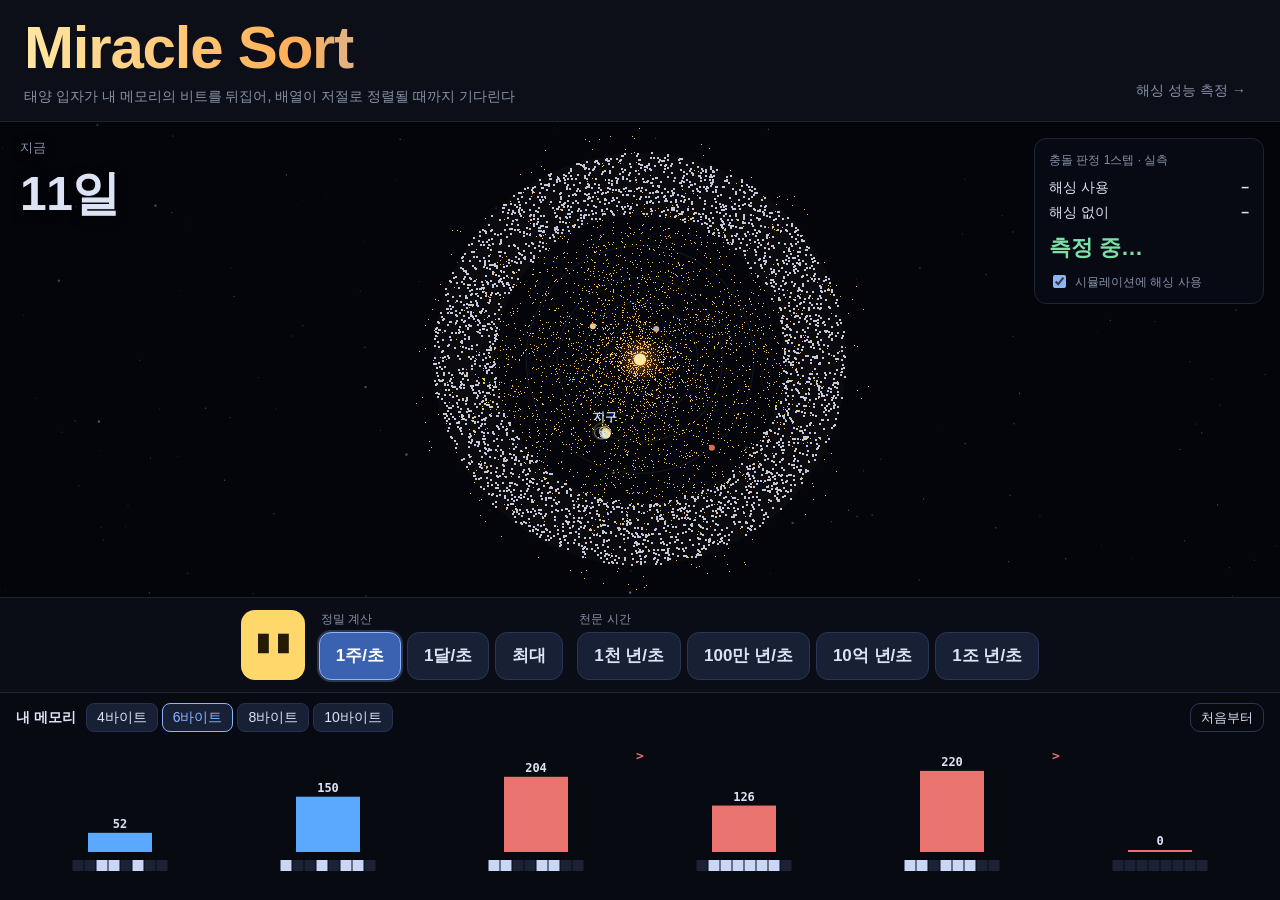
==== index.html @ e091e530 "Miracle Sort: 태양 입자가 메모리를 정렬해 주길 기다리는 시뮬레이션 - 태양풍 입자, 행성, 소행성대 시뮬레이션과 메모리 비트 플립(현실 소프트 에러율 보정) - 정밀 " ====
<!doctype html>
<html lang="ko">
<head>
  <meta charset="utf-8">
  <meta name="viewport" content="width=device-width, initial-scale=1">
  <title>Miracle Sort</title>
  <meta name="description" content="태양 입자가 메모리의 비트를 뒤집어 배열이 저절로 정렬되기를 기다리는 미라클 소트 시뮬레이션">
  <link rel="stylesheet" href="css/style.css">
  <link rel="icon" href="data:image/svg+xml,<svg xmlns='http://www.w3.org/2000/svg' viewBox='0 0 32 32'><circle cx='11' cy='16' r='7' fill='%23ffd76a'/><circle cx='26' cy='16' r='3.5' fill='%235aa9ff'/></svg>">
</head>
<body>
  <header class="topbar">
    <div>
      <h1 class="title">Miracle Sort</h1>
      <p class="tagline">태양 입자가 내 메모리의 비트를 뒤집어, 배열이 저절로 정렬될 때까지 기다린다</p>
    </div>
    <a class="navlink" href="bench.html">해싱 성능 측정 →</a>
  </header>

  <main class="stage">
    <section class="sky-wrap">
      <canvas id="sky" aria-label="태양계"></canvas>

      <div class="clock" aria-live="polite">
        <div class="clock-label">지금</div>
        <div class="clock-value" id="clock">0일</div>
      </div>

      <aside class="hash-card">
        <div class="hc-title">충돌 판정 1스텝 · 실측</div>
        <div class="hc-row"><span>해싱 사용</span><b id="tHash">–</b></div>
        <div class="hc-row"><span>해싱 없이</span><b id="tBrute">–</b></div>
        <div class="hc-x" id="tX">측정 중…</div>
        <label class="hc-switch"><input type="checkbox" id="useHash" checked> 시뮬레이션에 해싱 사용</label>
      </aside>

      <div class="miracle" id="miracle" hidden>
        <div class="miracle-title">기적!</div>
        <div class="miracle-sub" id="miracleSub"></div>
        <div class="miracle-btns">
          <button type="button" id="mContinue">계속 기다리기</button>
          <button type="button" id="mRestart" class="ghost">처음부터</button>
        </div>
      </div>
    </section>

    <div class="speed-strip">
      <div class="speedbar" role="toolbar" aria-label="배속">
        <button type="button" class="play" id="play" aria-label="일시정지">❚❚</button>
        <div class="speed-group">
          <span class="group-label">정밀 계산</span>
          <div class="group-btns" id="preciseBtns"></div>
        </div>
        <div class="speed-group">
          <span class="group-label">천문 시간</span>
          <div class="group-btns" id="astroBtns"></div>
        </div>
      </div>
    </div>

    <section class="memory">
      <div class="mem-head">
        <span class="mem-title">내 메모리</span>
        <div class="chips" id="nChips"></div>
        <button type="button" class="ghost small" id="restart">처음부터</button>
      </div>
      <canvas id="mem" aria-label="메모리 배열"></canvas>
    </section>
  </main>

  <script type="module" src="js/main.js"></script>
</body>
</html>
---- css/style.css ----
:root {
  --bg: #05060b;
  --panel: #0c0f18;
  --line: #1e2436;
  --text: #dbe3f4;
  --dim: #8590a8;
  --accent: #8ab4ff;
  --gold: #ffd76a;
  color-scheme: dark;
}

* { box-sizing: border-box; }
html, body { margin: 0; min-height: 100%; }
body {
  background: var(--bg);
  color: var(--text);
  font: 14px/1.5 -apple-system, BlinkMacSystemFont, "Apple SD Gothic Neo", "Pretendard", "Noto Sans KR", "Segoe UI", sans-serif;
  display: flex;
  flex-direction: column;
  min-height: 100vh;
}
button { font: inherit; color: inherit; }

/* ── 제목 ── */
.topbar {
  display: flex; align-items: flex-end; justify-content: space-between; gap: 16px; flex-wrap: wrap;
  padding: 18px 24px 14px; border-bottom: 1px solid var(--line); background: var(--panel);
}
.title {
  margin: 0; font-size: clamp(36px, 6vw, 60px); line-height: 1; font-weight: 800; letter-spacing: -0.02em;
  background: linear-gradient(90deg, #ffe7a3, #ffb057 55%, #8ab4ff);
  -webkit-background-clip: text; background-clip: text; color: transparent;
}
.tagline { margin: 8px 0 0; color: var(--dim); font-size: 14px; }
.navlink { color: var(--dim); text-decoration: none; padding: 6px 10px; border-radius: 8px; }
.navlink:hover { color: var(--text); background: #161b2b; }

/* ── 화면 ── */
.stage { flex: 1; display: flex; flex-direction: column; min-height: 0; }
.sky-wrap { position: relative; flex: 1; min-height: 420px; }
#sky { position: absolute; inset: 0; width: 100%; height: 100%; display: block; cursor: grab; touch-action: none; }
#sky.dragging { cursor: grabbing; }

/* 지금 몇 년 */
.clock { position: absolute; top: 16px; left: 20px; pointer-events: none; text-shadow: 0 2px 12px rgba(0,0,0,.8); }
.clock-label { font-size: 13px; color: var(--dim); }
.clock-value { font-size: clamp(28px, 4.5vw, 48px); font-weight: 750; font-variant-numeric: tabular-nums; letter-spacing: -0.01em; }

/* 해싱 실측 */
.hash-card {
  position: absolute; top: 16px; right: 16px; width: 230px; padding: 12px 14px; border-radius: 12px;
  background: rgba(10, 13, 22, .82); border: 1px solid var(--line); backdrop-filter: blur(6px);
  font-variant-numeric: tabular-nums;
}
.hc-title { font-size: 12px; color: var(--dim); margin-bottom: 6px; }
.hc-row { display: flex; justify-content: space-between; font-size: 14px; padding: 2px 0; }
.hc-row b { font-weight: 650; }
.hc-x { margin: 6px 0 8px; font-size: 22px; font-weight: 800; color: #7be0a8; }
.hc-switch { display: flex; align-items: center; gap: 6px; font-size: 12px; color: var(--dim); cursor: pointer; }
.hc-switch input { accent-color: var(--accent); }

/* 배속 */
.speed-strip { border-top: 1px solid var(--line); background: #0a0d16; padding: 12px 16px; }
.speedbar { display: flex; align-items: stretch; justify-content: center; gap: 14px; flex-wrap: wrap; }
.play {
  width: 64px; min-height: 64px; border-radius: 14px; border: 0; background: var(--gold); color: #241b00;
  font-size: 20px; font-weight: 800; cursor: pointer;
}
.speed-group { display: flex; flex-direction: column; gap: 4px; }
.group-label { font-size: 12px; color: var(--dim); padding-left: 2px; }
.group-btns { display: flex; gap: 6px; flex-wrap: wrap; }
.group-btns button {
  background: #182035; border: 1px solid #2a3557; border-radius: 12px; padding: 10px 16px;
  font-size: 17px; font-weight: 700; cursor: pointer; white-space: nowrap;
}
.group-btns button:hover { background: #22305a; }
.group-btns button.on { background: #3b62b0; border-color: #8ab4ff; color: #fff; box-shadow: 0 0 0 2px rgba(138,180,255,.25); }

/* 기적 */
.miracle {
  position: absolute; left: 50%; top: 45%; transform: translate(-50%, -50%);
  text-align: center; padding: 24px 32px; border-radius: 16px; max-width: calc(100% - 32px);
  background: rgba(20, 16, 4, .9); border: 1px solid rgba(255, 215, 106, .55);
  box-shadow: 0 0 80px rgba(255, 215, 106, .25); animation: pop .5s cubic-bezier(.2, 1.4, .4, 1);
}
.miracle[hidden] { display: none; }
.miracle-title { font-size: 40px; font-weight: 850; color: var(--gold); }
.miracle-sub { margin: 6px 0 16px; color: #f3e6bf; font-size: 16px; }
.miracle-btns { display: flex; gap: 8px; justify-content: center; }
.miracle-btns button { background: var(--gold); color: #241b00; border: 0; border-radius: 10px; padding: 8px 16px; font-weight: 700; cursor: pointer; }
@keyframes pop { from { transform: translate(-50%, -50%) scale(.6); opacity: 0; } }

button.ghost { background: transparent !important; color: var(--text) !important; border: 1px solid #2a3557 !important; border-radius: 10px; cursor: pointer; }
button.small { padding: 4px 10px; font-size: 13px; }

/* 메모리 */
.memory { border-top: 1px solid var(--line); background: #080a12; padding: 10px 16px 12px; }
.mem-head { display: flex; align-items: center; gap: 10px; flex-wrap: wrap; margin-bottom: 6px; }
.mem-title { font-weight: 650; }
.chips { display: flex; gap: 4px; }
.chips button { background: #182035; border: 1px solid #263150; border-radius: 8px; padding: 3px 10px; cursor: pointer; font-variant-numeric: tabular-nums; }
.chips button.on { border-color: var(--accent); color: var(--accent); }
#restart { margin-left: auto; }
#mem { width: 100%; height: 150px; display: block; }

@media (max-width: 760px) {
  .topbar { padding: 14px 16px 10px; }
  .hash-card { width: 180px; padding: 8px 10px; top: 10px; right: 10px; }
  .hc-row { font-size: 12px; }
  .hc-x { font-size: 17px; margin: 2px 0 4px; }
  .clock { left: 16px; top: 10px; }
  .sky-wrap { min-height: 380px; }
  .speed-strip { padding: 10px 16px; }
  .speedbar { gap: 8px; }
  .group-btns button { padding: 8px 10px; font-size: 14px; }
  .play { width: 52px; min-height: 52px; }
}
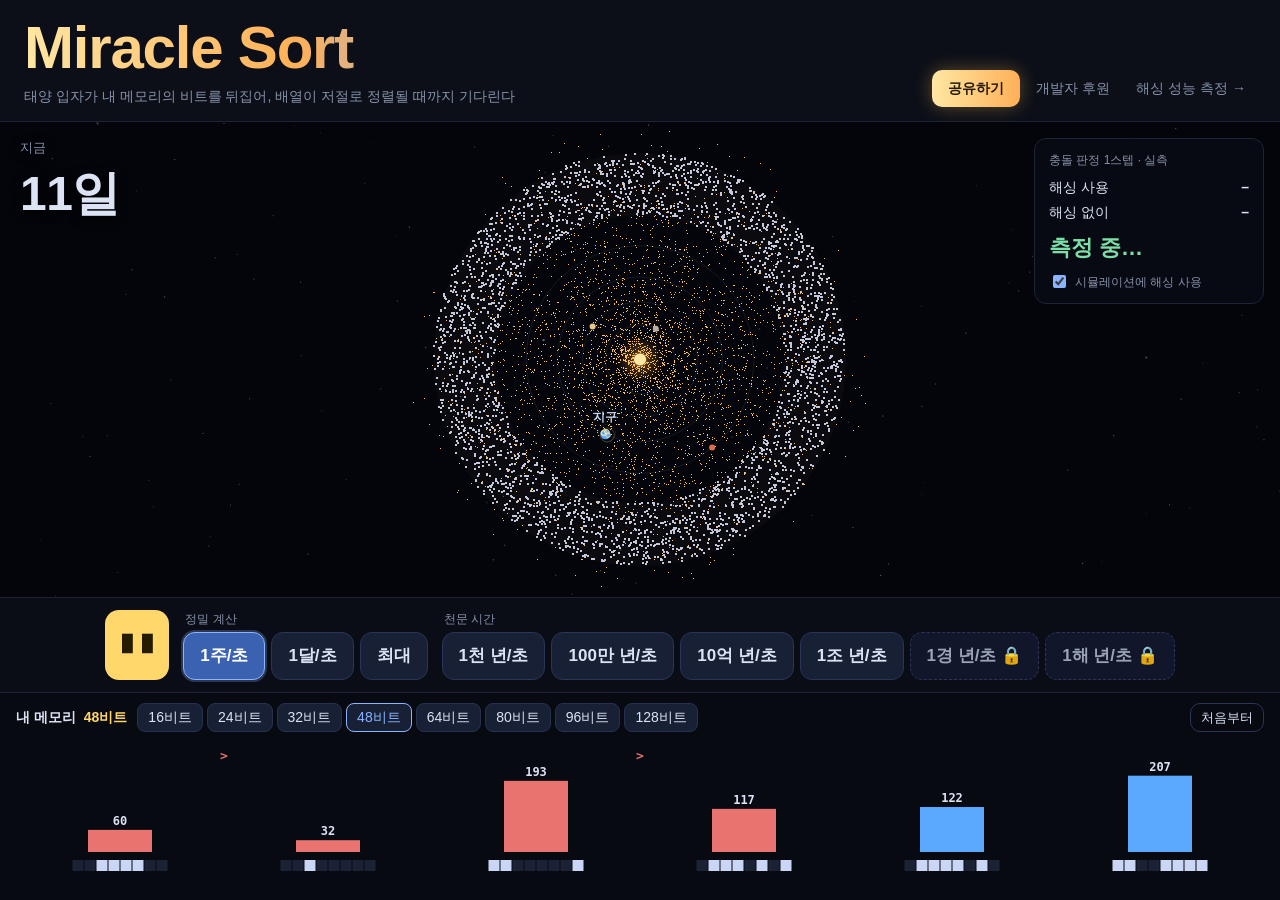
==== commit 33f8858d: "결과 카드 공유·이미지 저장, 비트 종류 확대, 개발자 후원 창 - 16~128비트 메모리 선택, 공유 링크 ?bits= 지원 - 결과 카드(1080×1350 PNG): 비트 수에" ====
--- a/index.html
+++ b/index.html
@@ -14,7 +14,11 @@
       <h1 class="title">Miracle Sort</h1>
       <p class="tagline">태양 입자가 내 메모리의 비트를 뒤집어, 배열이 저절로 정렬될 때까지 기다린다</p>
     </div>
-    <a class="navlink" href="bench.html">해싱 성능 측정 →</a>
+    <nav class="top-actions">
+      <button type="button" class="share-btn" id="shareBtn">공유하기</button>
+      <button type="button" class="navlink" id="donateBtn">개발자 후원</button>
+      <a class="navlink" href="bench.html">해싱 성능 측정 →</a>
+    </nav>
   </header>
 
   <main class="stage">
@@ -38,7 +42,8 @@
         <div class="miracle-title">기적!</div>
         <div class="miracle-sub" id="miracleSub"></div>
         <div class="miracle-btns">
-          <button type="button" id="mContinue">계속 기다리기</button>
+          <button type="button" id="mShare">결과 공유</button>
+          <button type="button" id="mContinue" class="ghost">계속 기다리기</button>
           <button type="button" id="mRestart" class="ghost">처음부터</button>
         </div>
       </div>
@@ -60,7 +65,7 @@
 
     <section class="memory">
       <div class="mem-head">
-        <span class="mem-title">내 메모리</span>
+        <span class="mem-title">내 메모리 <b id="memBits"></b></span>
         <div class="chips" id="nChips"></div>
         <button type="button" class="ghost small" id="restart">처음부터</button>
       </div>
@@ -68,6 +73,30 @@
     </section>
   </main>
 
+  <dialog id="shareDialog" class="modal">
+    <form method="dialog" class="modal-head">
+      <h2>결과 카드</h2>
+      <button value="close" aria-label="닫기">✕</button>
+    </form>
+    <canvas id="cardPreview" class="card-preview" aria-label="결과 카드 미리보기"></canvas>
+    <div class="modal-btns">
+      <button type="button" id="saveImg" class="primary">이미지 저장</button>
+      <button type="button" id="shareNow">공유하기</button>
+      <button type="button" id="copyLink">링크 복사</button>
+    </div>
+    <p class="modal-note" id="shareNote">비트 수가 클수록 등급이 올라가고 카드가 더 화려해진다.</p>
+  </dialog>
+
+  <dialog id="donateDialog" class="modal donate">
+    <form method="dialog" class="modal-head">
+      <h2>개발자 후원</h2>
+      <button value="close" aria-label="닫기">✕</button>
+    </form>
+    <p class="donate-sub" id="donateSub">더 빠른 배속은 후원으로 해금된다.</p>
+    <div class="donate-box">카카오톡 : 이규웅 으로 송금하세요</div>
+    <form method="dialog" class="modal-btns"><button class="primary">닫기</button></form>
+  </dialog>
+
   <script type="module" src="js/main.js"></script>
 </body>
 </html>
--- a/css/style.css
+++ b/css/style.css
@@ -32,7 +32,13 @@
   -webkit-background-clip: text; background-clip: text; color: transparent;
 }
 .tagline { margin: 8px 0 0; color: var(--dim); font-size: 14px; }
-.navlink { color: var(--dim); text-decoration: none; padding: 6px 10px; border-radius: 8px; }
+.top-actions { display: flex; align-items: center; gap: 6px; flex-wrap: wrap; }
+.navlink { color: var(--dim); text-decoration: none; padding: 6px 10px; border-radius: 8px; background: none; border: 0; cursor: pointer; font-size: 14px; }
+.share-btn {
+  background: linear-gradient(90deg, #ffe7a3, #ffb057); color: #241b00; border: 0; border-radius: 10px;
+  padding: 8px 16px; font-weight: 800; cursor: pointer; box-shadow: 0 0 18px rgba(255,190,90,.35);
+}
+.share-btn:hover { filter: brightness(1.08); }
 .navlink:hover { color: var(--text); background: #161b2b; }
 
 /* ── 화면 ── */
@@ -75,6 +81,8 @@
 }
 .group-btns button:hover { background: #22305a; }
 .group-btns button.on { background: #3b62b0; border-color: #8ab4ff; color: #fff; box-shadow: 0 0 0 2px rgba(138,180,255,.25); }
+.group-btns button.locked { color: #9aa3b8; border-style: dashed; background: #11162a; }
+.group-btns button.locked:hover { color: var(--gold); border-color: var(--gold); }
 
 /* 기적 */
 .miracle {
@@ -97,11 +105,32 @@
 .memory { border-top: 1px solid var(--line); background: #080a12; padding: 10px 16px 12px; }
 .mem-head { display: flex; align-items: center; gap: 10px; flex-wrap: wrap; margin-bottom: 6px; }
 .mem-title { font-weight: 650; }
+.mem-title b { color: var(--gold); margin-left: 4px; }
 .chips { display: flex; gap: 4px; }
 .chips button { background: #182035; border: 1px solid #263150; border-radius: 8px; padding: 3px 10px; cursor: pointer; font-variant-numeric: tabular-nums; }
 .chips button.on { border-color: var(--accent); color: var(--accent); }
 #restart { margin-left: auto; }
 #mem { width: 100%; height: 150px; display: block; }
+
+/* 공유·후원 창 */
+.modal {
+  background: #0c0f18; color: var(--text); border: 1px solid #2a3350; border-radius: 16px;
+  padding: 16px 18px 18px; width: min(440px, calc(100vw - 32px)); max-height: calc(100vh - 32px);
+}
+.modal::backdrop { background: rgba(0,0,0,.65); }
+.modal-head { display: flex; justify-content: space-between; align-items: center; margin: 0 0 10px; }
+.modal-head h2 { margin: 0; font-size: 18px; }
+.modal-head button { background: none; border: 0; color: var(--dim); font-size: 20px; cursor: pointer; }
+.card-preview { display: block; width: 100%; height: auto; aspect-ratio: 4 / 5; border-radius: 12px; background: #03040a; }
+.modal-btns { display: flex; gap: 8px; margin-top: 12px; flex-wrap: wrap; }
+.modal-btns button { flex: 1; min-width: 110px; background: #182035; border: 1px solid #2a3557; border-radius: 10px; padding: 10px 12px; font-weight: 700; cursor: pointer; }
+.modal-btns button.primary { background: linear-gradient(90deg, #ffe7a3, #ffb057); color: #241b00; border: 0; }
+.modal-note { margin: 10px 0 0; font-size: 12px; color: var(--dim); text-align: center; }
+.donate-sub { margin: 0 0 12px; color: var(--dim); }
+.donate-box {
+  text-align: center; font-size: 22px; font-weight: 800; padding: 22px 14px; border-radius: 12px;
+  background: #fee500; color: #191919; box-shadow: 0 0 30px rgba(254,229,0,.25);
+}
 
 @media (max-width: 760px) {
   .topbar { padding: 14px 16px 10px; }
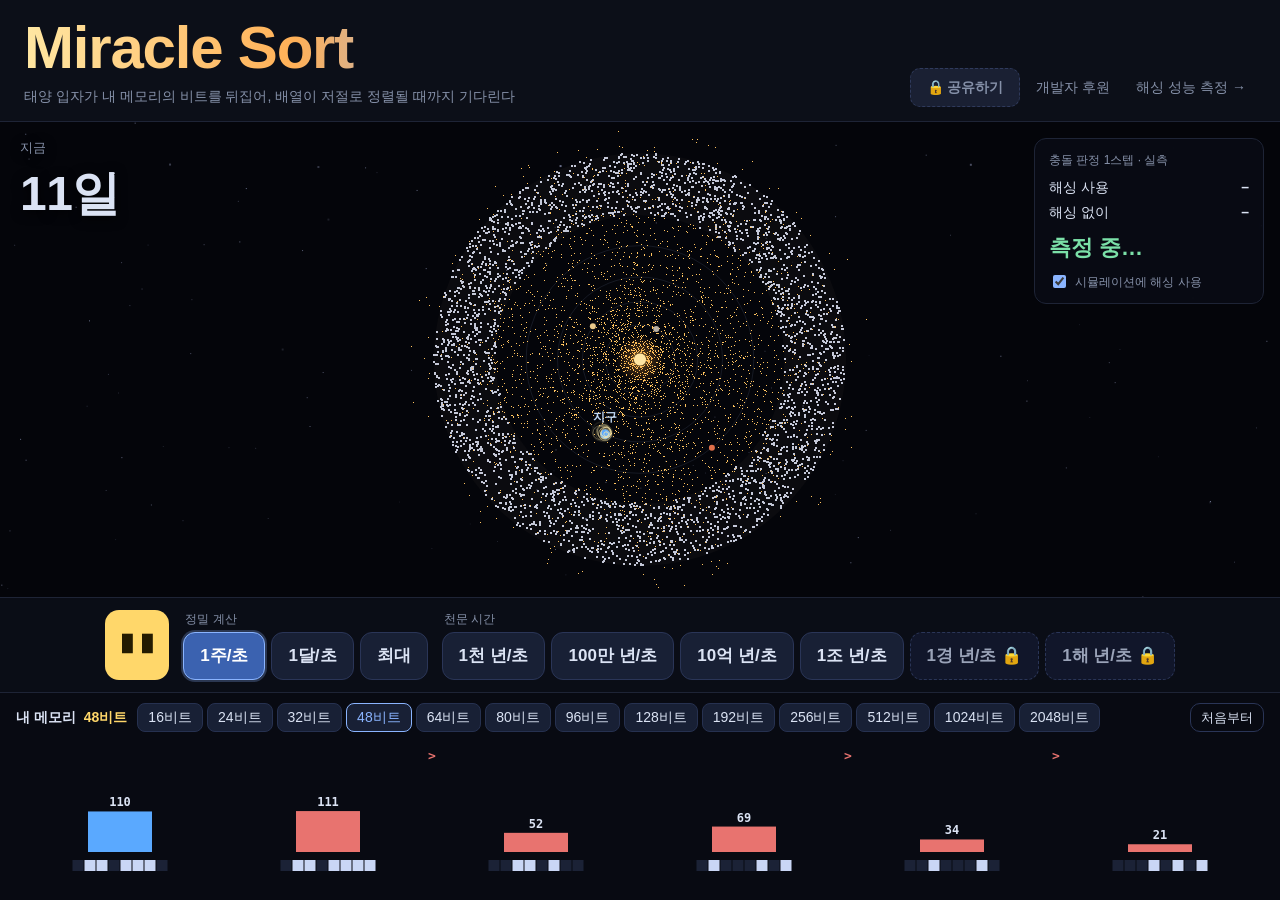
==== commit 005d7e41: "비트 종류 2048비트까지 확대, 초월·우주 등급, 정렬 전 공유 잠금 - 메모리 16~2048비트(13가지), 17바이트 이상은 막대 화면 - 결과 카드 등급 추가: 초월(은하 " ====
--- a/index.html
+++ b/index.html
@@ -73,6 +73,8 @@
     </section>
   </main>
 
+  <div class="toast" id="toast" role="status" hidden></div>
+
   <dialog id="shareDialog" class="modal">
     <form method="dialog" class="modal-head">
       <h2>결과 카드</h2>
--- a/css/style.css
+++ b/css/style.css
@@ -39,6 +39,14 @@
   padding: 8px 16px; font-weight: 800; cursor: pointer; box-shadow: 0 0 18px rgba(255,190,90,.35);
 }
 .share-btn:hover { filter: brightness(1.08); }
+.share-btn.locked { background: #1a2033; color: var(--dim); box-shadow: none; border: 1px dashed #2f3a5c; }
+.share-btn.locked::before { content: "🔒 "; }
+.toast {
+  position: fixed; left: 50%; top: 92px; transform: translateX(-50%); z-index: 20;
+  background: #1a2033; border: 1px solid #2f3a5c; color: var(--text); padding: 10px 16px; border-radius: 12px;
+  box-shadow: 0 8px 24px rgba(0,0,0,.5); font-size: 14px; max-width: calc(100vw - 32px); text-align: center;
+}
+.toast[hidden] { display: none; }
 .navlink:hover { color: var(--text); background: #161b2b; }
 
 /* ── 화면 ── */
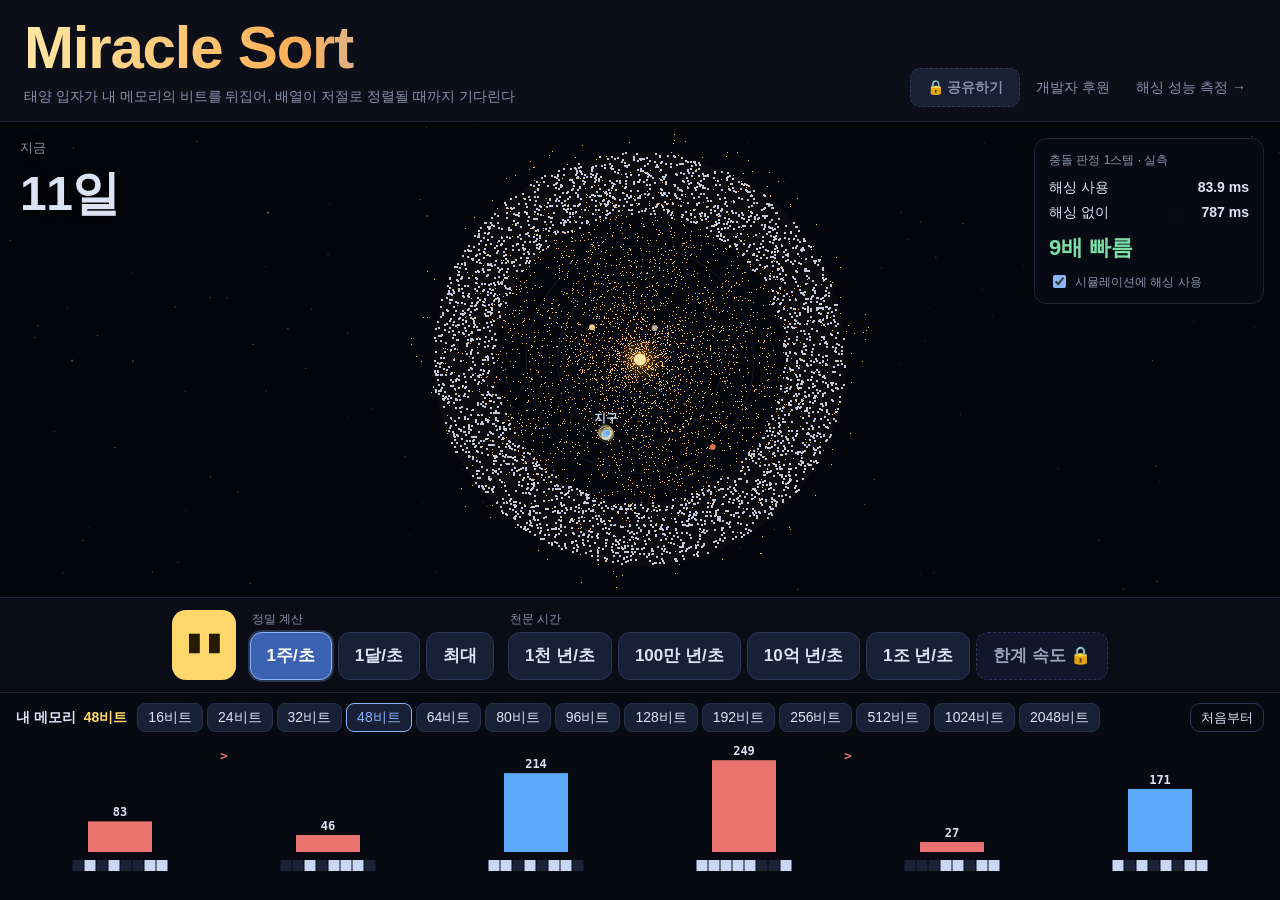
==== commit 09986dd4: "해금 코드와 한계 속도 - "한계 속도": 비트 플립을 하나도 빼먹지 않고 계산이 허락하는 만큼 진행 (잠김 → 후원 창) - 해금 코드: 두벌식 글쇠 순서로 정규화한 뒤 SHA-" ====
--- a/index.html
+++ b/index.html
@@ -96,6 +96,10 @@
     </form>
     <p class="donate-sub" id="donateSub">더 빠른 배속은 후원으로 해금된다.</p>
     <div class="donate-box">카카오톡 : 이규웅 으로 송금하세요</div>
+    <label class="unlock-field">해금 코드가 있다면
+      <input id="unlockCode" type="text" autocomplete="off" autocapitalize="off" spellcheck="false" placeholder="해금 코드 입력">
+    </label>
+    <p class="unlock-msg" id="unlockMsg" aria-live="polite"></p>
     <form method="dialog" class="modal-btns"><button class="primary">닫기</button></form>
   </dialog>
 
--- a/css/style.css
+++ b/css/style.css
@@ -91,6 +91,8 @@
 .group-btns button.on { background: #3b62b0; border-color: #8ab4ff; color: #fff; box-shadow: 0 0 0 2px rgba(138,180,255,.25); }
 .group-btns button.locked { color: #9aa3b8; border-style: dashed; background: #11162a; }
 .group-btns button.locked:hover { color: var(--gold); border-color: var(--gold); }
+.group-btns button.limit { background: linear-gradient(90deg, #3a2a05, #5a3a08); border-color: var(--gold); color: var(--gold); }
+.group-btns button.limit.on { background: linear-gradient(90deg, #ffe7a3, #ffb057); color: #241b00; }
 
 /* 기적 */
 .miracle {
@@ -135,6 +137,11 @@
 .modal-btns button.primary { background: linear-gradient(90deg, #ffe7a3, #ffb057); color: #241b00; border: 0; }
 .modal-note { margin: 10px 0 0; font-size: 12px; color: var(--dim); text-align: center; }
 .donate-sub { margin: 0 0 12px; color: var(--dim); }
+.unlock-field { display: flex; flex-direction: column; gap: 6px; margin-top: 14px; font-size: 12px; color: var(--dim); }
+.unlock-field input {
+  background: #070910; color: var(--text); border: 1px solid #2a3557; border-radius: 10px; padding: 10px 12px; font: inherit; font-size: 15px;
+}
+.unlock-msg { margin: 6px 0 0; font-size: 12px; color: #e8736f; min-height: 1em; }
 .donate-box {
   text-align: center; font-size: 22px; font-weight: 800; padding: 22px 14px; border-radius: 12px;
   background: #fee500; color: #191919; box-shadow: 0 0 30px rgba(254,229,0,.25);
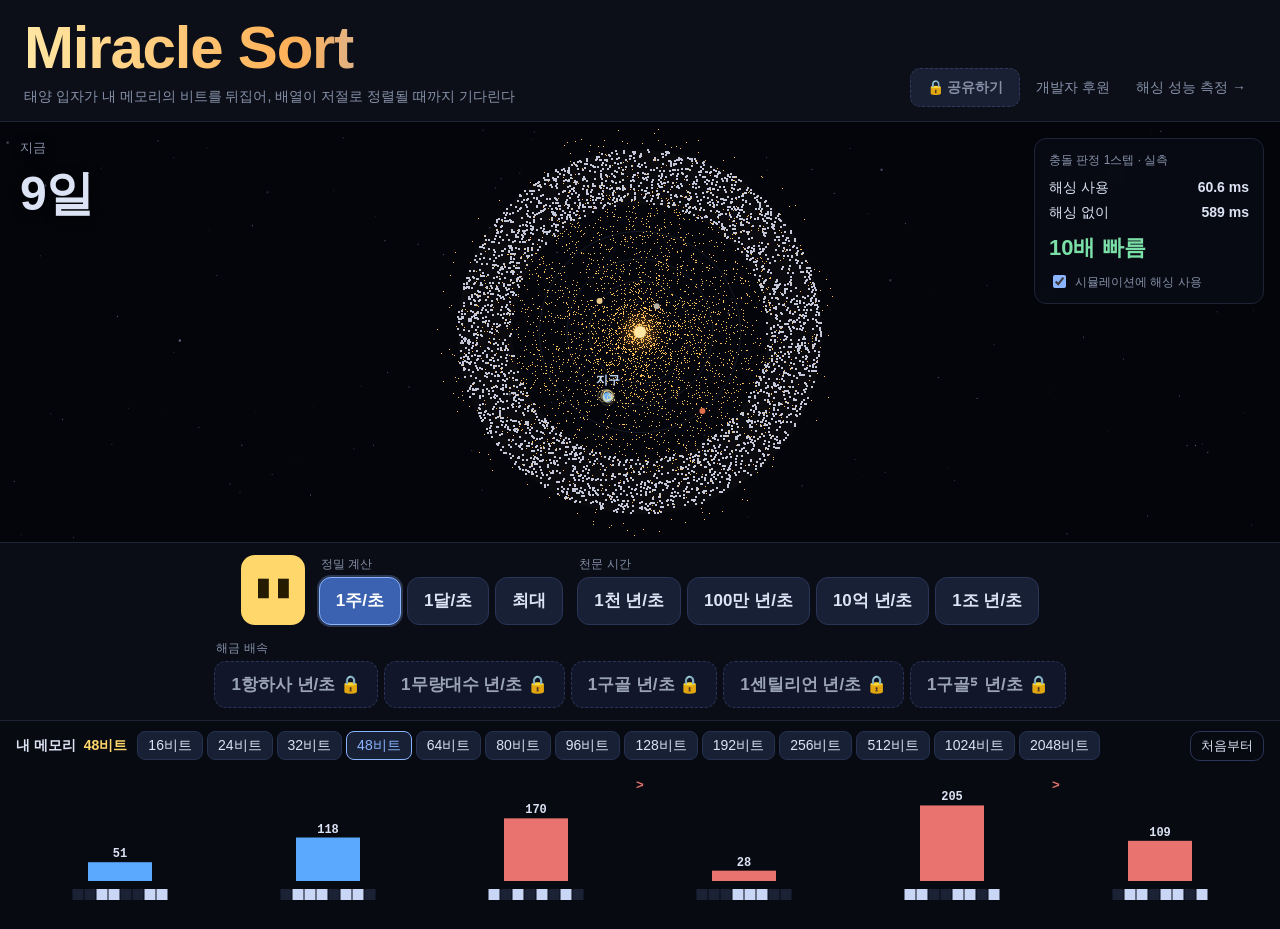
==== commit 0c181483: "해금 배속 5개(10⁵²~10⁵⁰⁰년/초)와 4단계 해금 코드, 10²⁹⁰년 넘는 로그 시간 - 1항하사·1무량대수·1구골·1센틸리언·1구골⁵ 년/초 (해금 배속 그룹) - 해금 " ====
--- a/index.html
+++ b/index.html
@@ -60,6 +60,10 @@
           <span class="group-label">천문 시간</span>
           <div class="group-btns" id="astroBtns"></div>
         </div>
+        <div class="speed-group">
+          <span class="group-label">해금 배속</span>
+          <div class="group-btns" id="unlockBtns"></div>
+        </div>
       </div>
     </div>
 
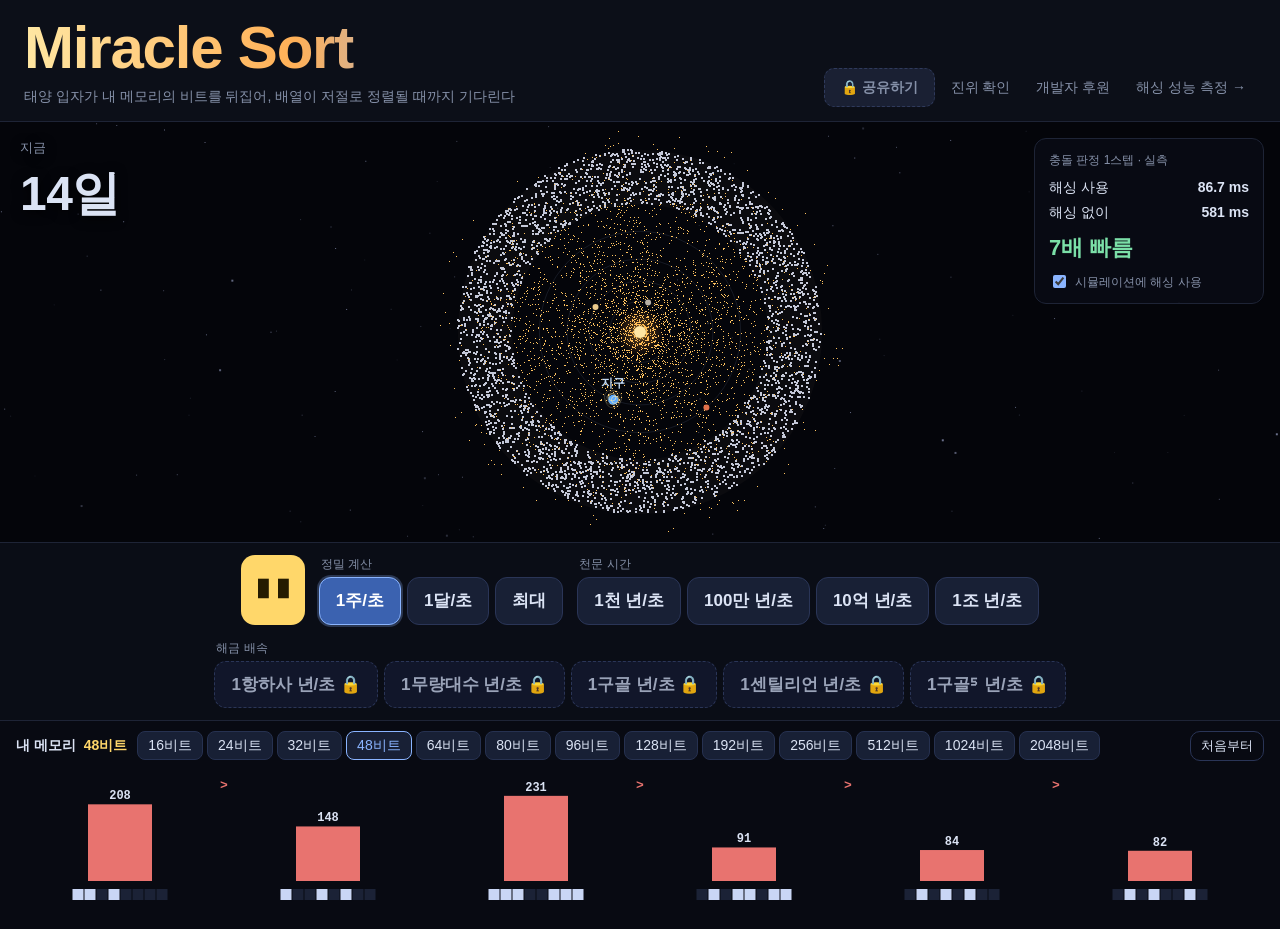
==== commit 8c26007a: "정품 인증: 시드로 재현되는 결과 + 인증 코드·도장, 카드 디자인 다양화 - 비트 플립 과정을 시드로 완전히 정해지게 (js/sim/flips.js): 배속·화면 상태와 무관하게" ====
--- a/index.html
+++ b/index.html
@@ -16,6 +16,7 @@
     </div>
     <nav class="top-actions">
       <button type="button" class="share-btn" id="shareBtn">공유하기</button>
+      <button type="button" class="navlink" id="verifyBtn">진위 확인</button>
       <button type="button" class="navlink" id="donateBtn">개발자 후원</button>
       <a class="navlink" href="bench.html">해싱 성능 측정 →</a>
     </nav>
@@ -93,6 +94,25 @@
     <p class="modal-note" id="shareNote">비트 수가 클수록 등급이 올라가고 카드가 더 화려해진다.</p>
   </dialog>
 
+  <dialog id="verifyDialog" class="modal">
+    <form method="dialog" class="modal-head">
+      <h2>정품 인증 확인</h2>
+      <button value="close" aria-label="닫기">✕</button>
+    </form>
+    <form id="verifyForm" class="verify-form">
+      <input id="verifyInput" type="text" autocomplete="off" autocapitalize="off" spellcheck="false" placeholder="인증 코드 (예: 2048-1a2b3c-1-9f8e7d6c)">
+      <button type="submit" class="primary">확인</button>
+    </form>
+    <p class="verify-status" id="verifyStatus" aria-live="polite"></p>
+    <div id="verifyResult" hidden>
+      <canvas id="verifyCanvas" class="card-preview" aria-label="다시 계산한 진짜 결과 카드"></canvas>
+      <div class="modal-btns">
+        <button type="button" id="verifySave" class="primary">이미지 저장</button>
+        <button type="button" id="verifyTry">나도 해보기</button>
+      </div>
+    </div>
+  </dialog>
+
   <dialog id="donateDialog" class="modal donate">
     <form method="dialog" class="modal-head">
       <h2>개발자 후원</h2>
--- a/css/style.css
+++ b/css/style.css
@@ -135,6 +135,15 @@
 .modal-btns { display: flex; gap: 8px; margin-top: 12px; flex-wrap: wrap; }
 .modal-btns button { flex: 1; min-width: 110px; background: #182035; border: 1px solid #2a3557; border-radius: 10px; padding: 10px 12px; font-weight: 700; cursor: pointer; }
 .modal-btns button.primary { background: linear-gradient(90deg, #ffe7a3, #ffb057); color: #241b00; border: 0; }
+.verify-form { display: flex; gap: 8px; }
+.verify-form input {
+  flex: 1; min-width: 0; background: #070910; color: var(--text); border: 1px solid #2a3557; border-radius: 10px;
+  padding: 10px 12px; font: 14px ui-monospace, Menlo, monospace;
+}
+.verify-form button { background: linear-gradient(90deg, #ffe7a3, #ffb057); color: #241b00; border: 0; border-radius: 10px; padding: 0 16px; font-weight: 800; cursor: pointer; }
+.verify-status { margin: 12px 0; font-size: 14px; line-height: 1.6; color: var(--dim); }
+.verify-status.good { color: #7be0a8; font-weight: 650; }
+.verify-status.bad { color: #ff8f8a; font-weight: 650; }
 .modal-note { margin: 10px 0 0; font-size: 12px; color: var(--dim); text-align: center; }
 .donate-sub { margin: 0 0 12px; color: var(--dim); }
 .unlock-field { display: flex; flex-direction: column; gap: 6px; margin-top: 14px; font-size: 12px; color: var(--dim); }
